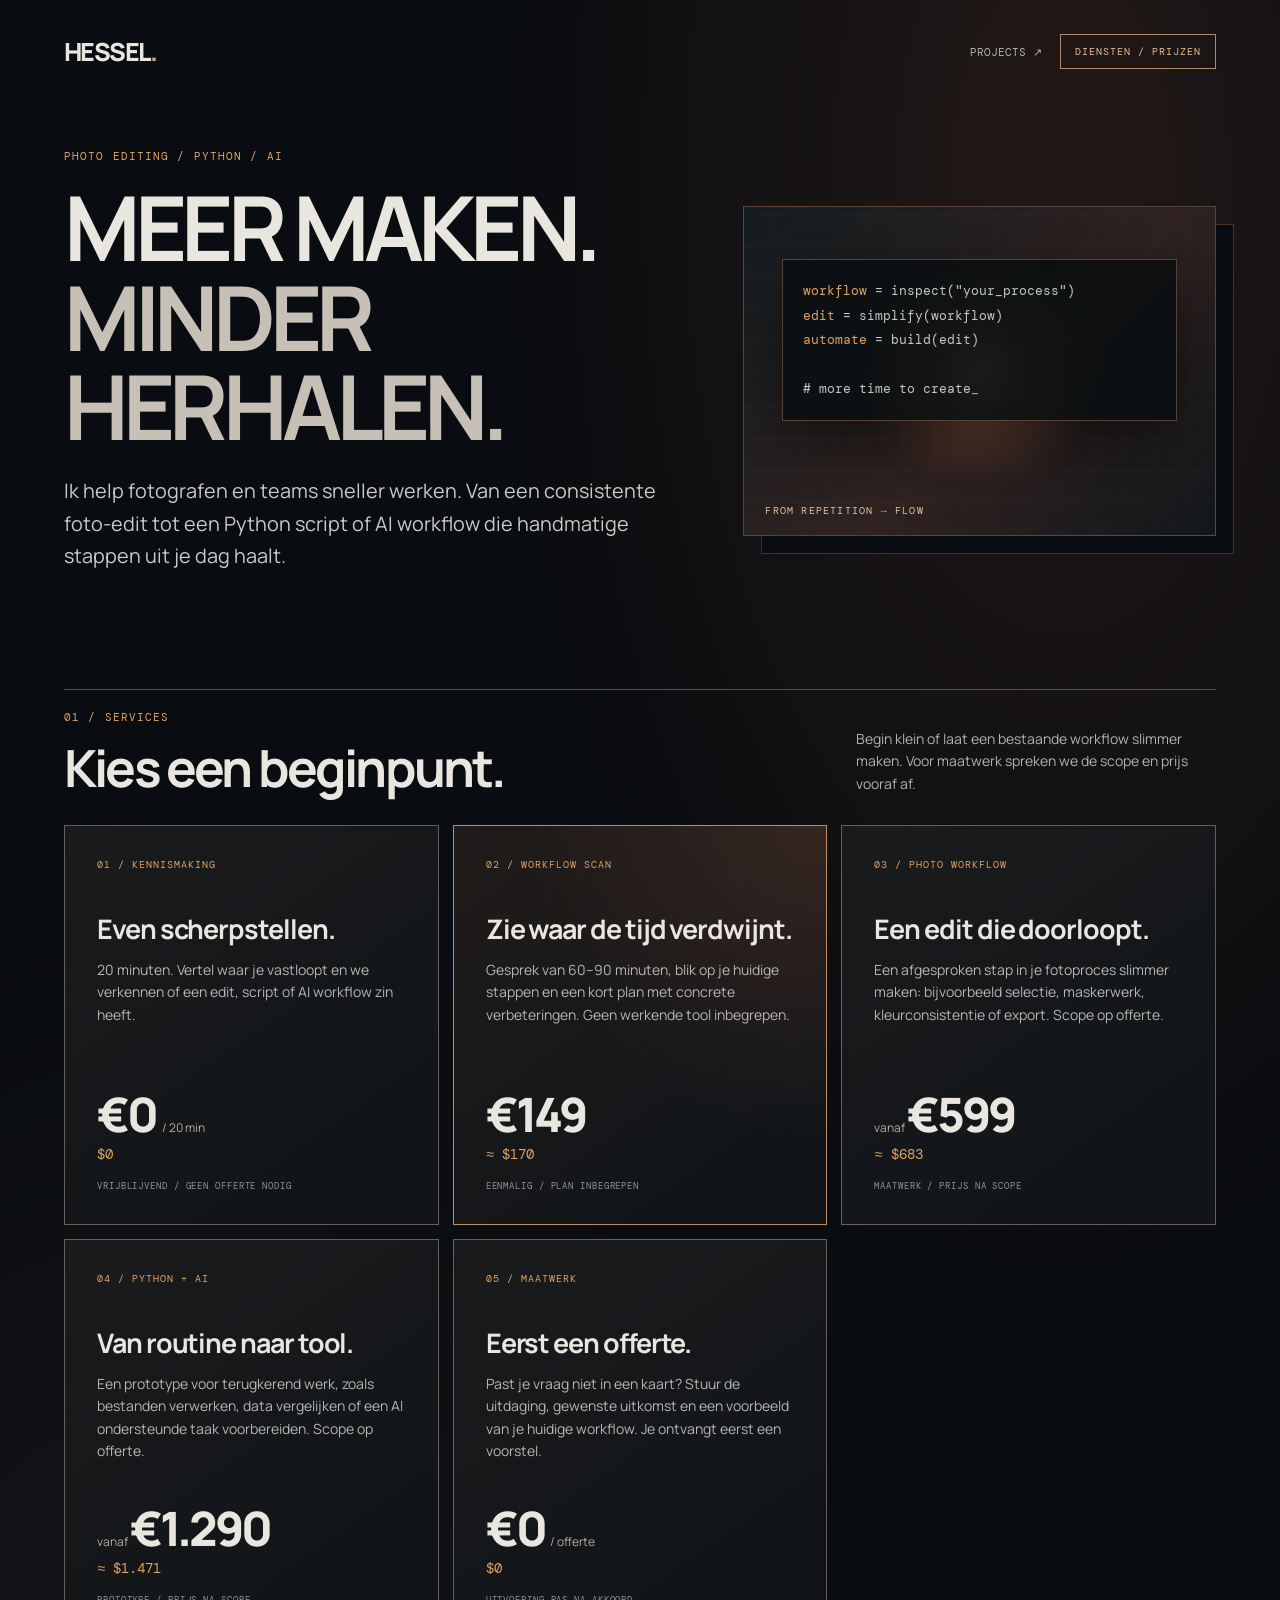
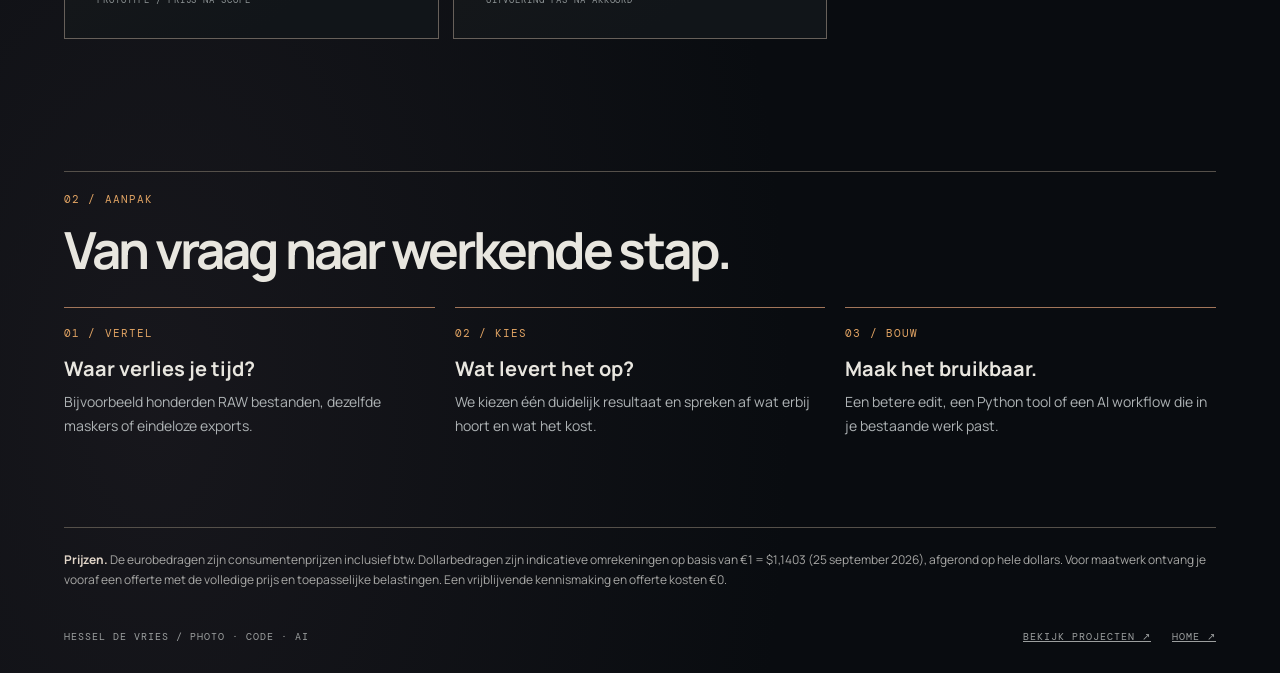
==== diensten/index.html @ 8d03e0a4 "Publish services and pricing page" ====
<!doctype html>
<html lang="nl">
<head>
  <meta charset="utf-8">
  <meta name="viewport" content="width=device-width, initial-scale=1">
  <meta name="description" content="Fotobewerking, Python automatisering en AI workflows door Hessel de Vries. Bekijk diensten, aanpak en prijzen in euro en indicatief in dollar.">
  <link rel="canonical" href="https://hesseldevries.com/diensten/">
  <meta name="theme-color" content="#090c10">
  <title>Diensten & prijzen | Fotobewerking, Python en AI | Hessel de Vries</title>
  <style>
    @font-face{font-family:Manrope;src:url('../assets/manrope.woff2') format('woff2');font-display:swap}
    @font-face{font-family:Mono;src:url('../assets/dmmono.woff2') format('woff2');font-display:swap}
    :root{color-scheme:dark;--bg:#090c10;--ink:#e8e6df;--muted:#aeb3b5;--line:#55504a;--accent:#e0a363}
    *{box-sizing:border-box}html{scroll-behavior:smooth}body{margin:0;background:var(--bg);color:var(--ink);font-family:Manrope,Arial,sans-serif;background-image:radial-gradient(ellipse at 83% 8%,#663c2a44,transparent 38%),radial-gradient(ellipse at 12% 88%,#342d3555,transparent 40%)}a{color:inherit}button{font:inherit}.wrap{max-width:1310px;margin:auto;padding:0 clamp(22px,5vw,75px)}.mono,.kicker,.eyebrow,.card-number,.pill,.price-note,.footer,.step-number{font-family:Mono,monospace;text-transform:uppercase;letter-spacing:.1em}.top{display:flex;justify-content:space-between;align-items:center;gap:16px;padding-top:34px}.brand{font-weight:800;font-size:25px;letter-spacing:-.065em;text-decoration:none}.brand span{color:var(--accent)}.pill{border:1px solid #b1886d;padding:10px 14px;font-size:10px;color:#ebbe91}.top-right{display:flex;align-items:center;gap:18px}.top-right a{font:11px Mono,monospace;text-decoration:none;color:var(--muted)}.top-right a:hover{color:var(--accent)}.hero{min-height:480px;display:grid;grid-template-columns:1.15fr .85fr;align-items:center;gap:40px;padding:80px 0 54px}.eyebrow,.kicker{font-size:11px;color:var(--accent)}h1{font-size:clamp(55px,7vw,103px);line-height:1;letter-spacing:-.065em;margin:19px 0 24px;max-width:950px}h1 em{font-style:normal;color:#c7c0b7}.lead{font-size:clamp(17px,1.55vw,21px);line-height:1.65;color:#cccac5;max-width:700px}.visual{position:relative;min-height:330px;border:1px solid #8b67518a;background:linear-gradient(135deg,#151d21,#302321 56%,#12171b);box-shadow:18px 18px 0 -1px #090c10,18px 18px 0 #a16b485c;overflow:hidden}.visual::before{content:"";position:absolute;inset:20%;border-radius:50%;background:radial-gradient(circle,#edb1769e,#b4664462 30%,transparent 67%);filter:blur(13px);animation:pulse 5s ease-in-out infinite alternate}.visual::after{content:"";position:absolute;inset:0;background:repeating-linear-gradient(0deg,transparent 0 31px,#ffffff0b 32px),repeating-linear-gradient(90deg,transparent 0 31px,#ffffff09 32px)}@keyframes pulse{to{transform:scale(1.35);opacity:.6}}.visual-code{position:absolute;z-index:1;top:16%;left:8%;right:8%;padding:19px 20px;border:1px solid #a3795c7a;background:#0a0e11df;box-shadow:0 20px 70px #0008;color:#c1c8c4;font:clamp(11px,1vw,14px)/1.9 Mono,monospace}.visual-code span{color:#e0a363}.visual-caption{position:absolute;z-index:1;bottom:18px;left:21px;font:10px Mono,monospace;letter-spacing:.12em;color:#e7c09d}.section{padding:42px 0 90px}.section-head{display:flex;justify-content:space-between;align-items:end;gap:25px;border-top:1px solid var(--line);padding-top:20px;margin-bottom:30px}.section h2{font-size:clamp(35px,4vw,60px);letter-spacing:-.055em;line-height:1.1;margin:15px 0 0}.section-sub{max-width:360px;line-height:1.6;color:var(--muted);font-size:14px;margin:0}.grid{display:grid;grid-template-columns:repeat(3,minmax(0,1fr));gap:14px}.card{border:1px solid #67605a;background:linear-gradient(145deg,#1b1b1c,#111519 80%);padding:clamp(23px,2.5vw,36px);min-height:400px;display:flex;flex-direction:column;transition:border-color .3s,transform .3s}.card:hover{border-color:var(--accent);transform:translateY(-4px)}.card.featured{border-color:#be8b63;background:radial-gradient(ellipse at 100% 0%,#6e412e55,transparent 56%),linear-gradient(145deg,#211c1a,#111519 82%)}.card-number{font-size:10px;color:var(--accent)}.card h3{font-size:clamp(22px,2.1vw,29px);letter-spacing:-.04em;line-height:1.15;margin:43px 0 14px}.card p{color:#b6b6b2;line-height:1.6;font-size:14px;margin:0}.price{font-size:clamp(36px,3.7vw,52px);font-weight:800;letter-spacing:-.065em;line-height:1.1;margin:auto 0 5px;padding-top:38px}.price small{font-size:12px;color:#baac9f;font-weight:400;letter-spacing:0}.usd{font:14px Mono,monospace;color:var(--accent)}.price-note{font-size:9px;color:#8e9496;margin-top:17px}.steps{display:grid;grid-template-columns:repeat(3,1fr);gap:20px}.step{border-top:1px solid #a2765a;padding-top:18px}.step-number{font-size:11px;color:var(--accent)}.step h3{margin:15px 0 8px;font-size:20px}.step p{margin:0;font-size:14px;line-height:1.65;color:var(--muted)}.fine{border-top:1px solid var(--line);padding:22px 0 40px;color:#a8a8a6;font-size:12px;line-height:1.7}.fine strong{color:#e2d6c9}.footer{display:flex;justify-content:space-between;gap:12px;font-size:10px;color:#9c9f9f;padding:0 0 30px}a:focus-visible{outline:2px solid #ffe0b2;outline-offset:4px}@media(max-width:900px){.hero{grid-template-columns:1fr;padding:70px 0 48px}.visual{min-height:265px}.grid{grid-template-columns:1fr 1fr}.card{min-height:350px}}@media(max-width:620px){.wrap{padding:0 20px}.top{padding-top:22px}.top-right a{display:none}.pill{font-size:9px;padding:8px}.hero{padding:63px 0 36px;gap:28px}h1{font-size:clamp(49px,11vw,67px)}.lead{font-size:16px}.visual{min-height:220px}.section{padding:34px 0 64px}.section-head{display:block}.section-sub{margin-top:15px}.grid,.steps{grid-template-columns:1fr}.card{min-height:305px}.card h3{margin-top:25px}.price{padding-top:24px}.steps{gap:27px}.footer{display:block}.footer span{display:block;margin-top:8px}}@media(prefers-reduced-motion:reduce){*,*::before,*::after{animation:none!important;scroll-behavior:auto!important;transition:none!important}}
  </style>
</head>
<body>
  <div class="wrap">
    <header class="top"><a class="brand" href="https://hesseldevries.com/">HESSEL<span>.</span></a><div class="top-right"><a href="https://hesseldevries.com/projects/">PROJECTS ↗</a><span class="pill">DIENSTEN / PRIJZEN</span></div></header>
    <section class="hero">
      <div><div class="eyebrow">PHOTO EDITING / PYTHON / AI</div><h1>MEER MAKEN.<br><em>MINDER HERHALEN.</em></h1><p class="lead">Ik help fotografen en teams sneller werken. Van een consistente foto-edit tot een Python script of AI workflow die handmatige stappen uit je dag haalt.</p></div>
      <div class="visual" aria-hidden="true"><div class="visual-code"><span>workflow</span> = inspect("your_process")<br><span>edit</span> = simplify(workflow)<br><span>automate</span> = build(edit)<br><br># more time to create<span>_</span></div><div class="visual-caption">FROM REPETITION → FLOW</div></div>
    </section>
    <section class="section" aria-labelledby="services"><div class="section-head"><div><div class="kicker">01 / SERVICES</div><h2 id="services">Kies een beginpunt.</h2></div><p class="section-sub">Begin klein of laat een bestaande workflow slimmer maken. Voor maatwerk spreken we de scope en prijs vooraf af.</p></div>
      <div class="grid">
        <article class="card"><div class="card-number">01 / KENNISMAKING</div><h3>Even scherpstellen.</h3><p>20 minuten. Vertel waar je vastloopt en we verkennen of een edit, script of AI workflow zin heeft.</p><div class="price">€0 <small>/ 20 min</small></div><div class="usd">$0</div><div class="price-note">VRIJBLIJVEND / GEEN OFFERTE NODIG</div></article>
        <article class="card featured"><div class="card-number">02 / WORKFLOW SCAN</div><h3>Zie waar de tijd verdwijnt.</h3><p>Gesprek van 60–90 minuten, blik op je huidige stappen en een kort plan met concrete verbeteringen. Geen werkende tool inbegrepen.</p><div class="price">€149</div><div class="usd">≈ $170</div><div class="price-note">EENMALIG / PLAN INBEGREPEN</div></article>
        <article class="card"><div class="card-number">03 / PHOTO WORKFLOW</div><h3>Een edit die doorloopt.</h3><p>Een afgesproken stap in je fotoproces slimmer maken: bijvoorbeeld selectie, maskerwerk, kleurconsistentie of export. Scope op offerte.</p><div class="price"><small>vanaf </small>€599</div><div class="usd">≈ $683</div><div class="price-note">MAATWERK / PRIJS NA SCOPE</div></article>
        <article class="card"><div class="card-number">04 / PYTHON + AI</div><h3>Van routine naar tool.</h3><p>Een prototype voor terugkerend werk, zoals bestanden verwerken, data vergelijken of een AI ondersteunde taak voorbereiden. Scope op offerte.</p><div class="price"><small>vanaf </small>€1.290</div><div class="usd">≈ $1.471</div><div class="price-note">PROTOTYPE / PRIJS NA SCOPE</div></article>
        <article class="card"><div class="card-number">05 / MAATWERK</div><h3>Eerst een offerte.</h3><p>Past je vraag niet in een kaart? Stuur de uitdaging, gewenste uitkomst en een voorbeeld van je huidige workflow. Je ontvangt eerst een voorstel.</p><div class="price">€0 <small>/ offerte</small></div><div class="usd">$0</div><div class="price-note">UITVOERING PAS NA AKKOORD</div></article>
      </div>
    </section>
    <section class="section" aria-labelledby="approach"><div class="section-head"><div><div class="kicker">02 / AANPAK</div><h2 id="approach">Van vraag naar werkende stap.</h2></div></div><div class="steps"><div class="step"><div class="step-number">01 / VERTEL</div><h3>Waar verlies je tijd?</h3><p>Bijvoorbeeld honderden RAW bestanden, dezelfde maskers of eindeloze exports.</p></div><div class="step"><div class="step-number">02 / KIES</div><h3>Wat levert het op?</h3><p>We kiezen één duidelijk resultaat en spreken af wat erbij hoort en wat het kost.</p></div><div class="step"><div class="step-number">03 / BOUW</div><h3>Maak het bruikbaar.</h3><p>Een betere edit, een Python tool of een AI workflow die in je bestaande werk past.</p></div></div></section>
    <div class="fine"><strong>Prijzen.</strong> De eurobedragen zijn consumentenprijzen inclusief btw. Dollarbedragen zijn indicatieve omrekeningen op basis van €1 = $1,1403 (25 september 2026), afgerond op hele dollars. Voor maatwerk ontvang je vooraf een offerte met de volledige prijs en toepasselijke belastingen. Een vrijblijvende kennismaking en offerte kosten €0.</div>
    <footer class="footer"><span>HESSEL DE VRIES / PHOTO · CODE · AI</span><span><a href="/projects/">BEKIJK PROJECTEN ↗</a> &nbsp; <a href="/">HOME ↗</a></span></footer>
  </div>
</body>
</html>
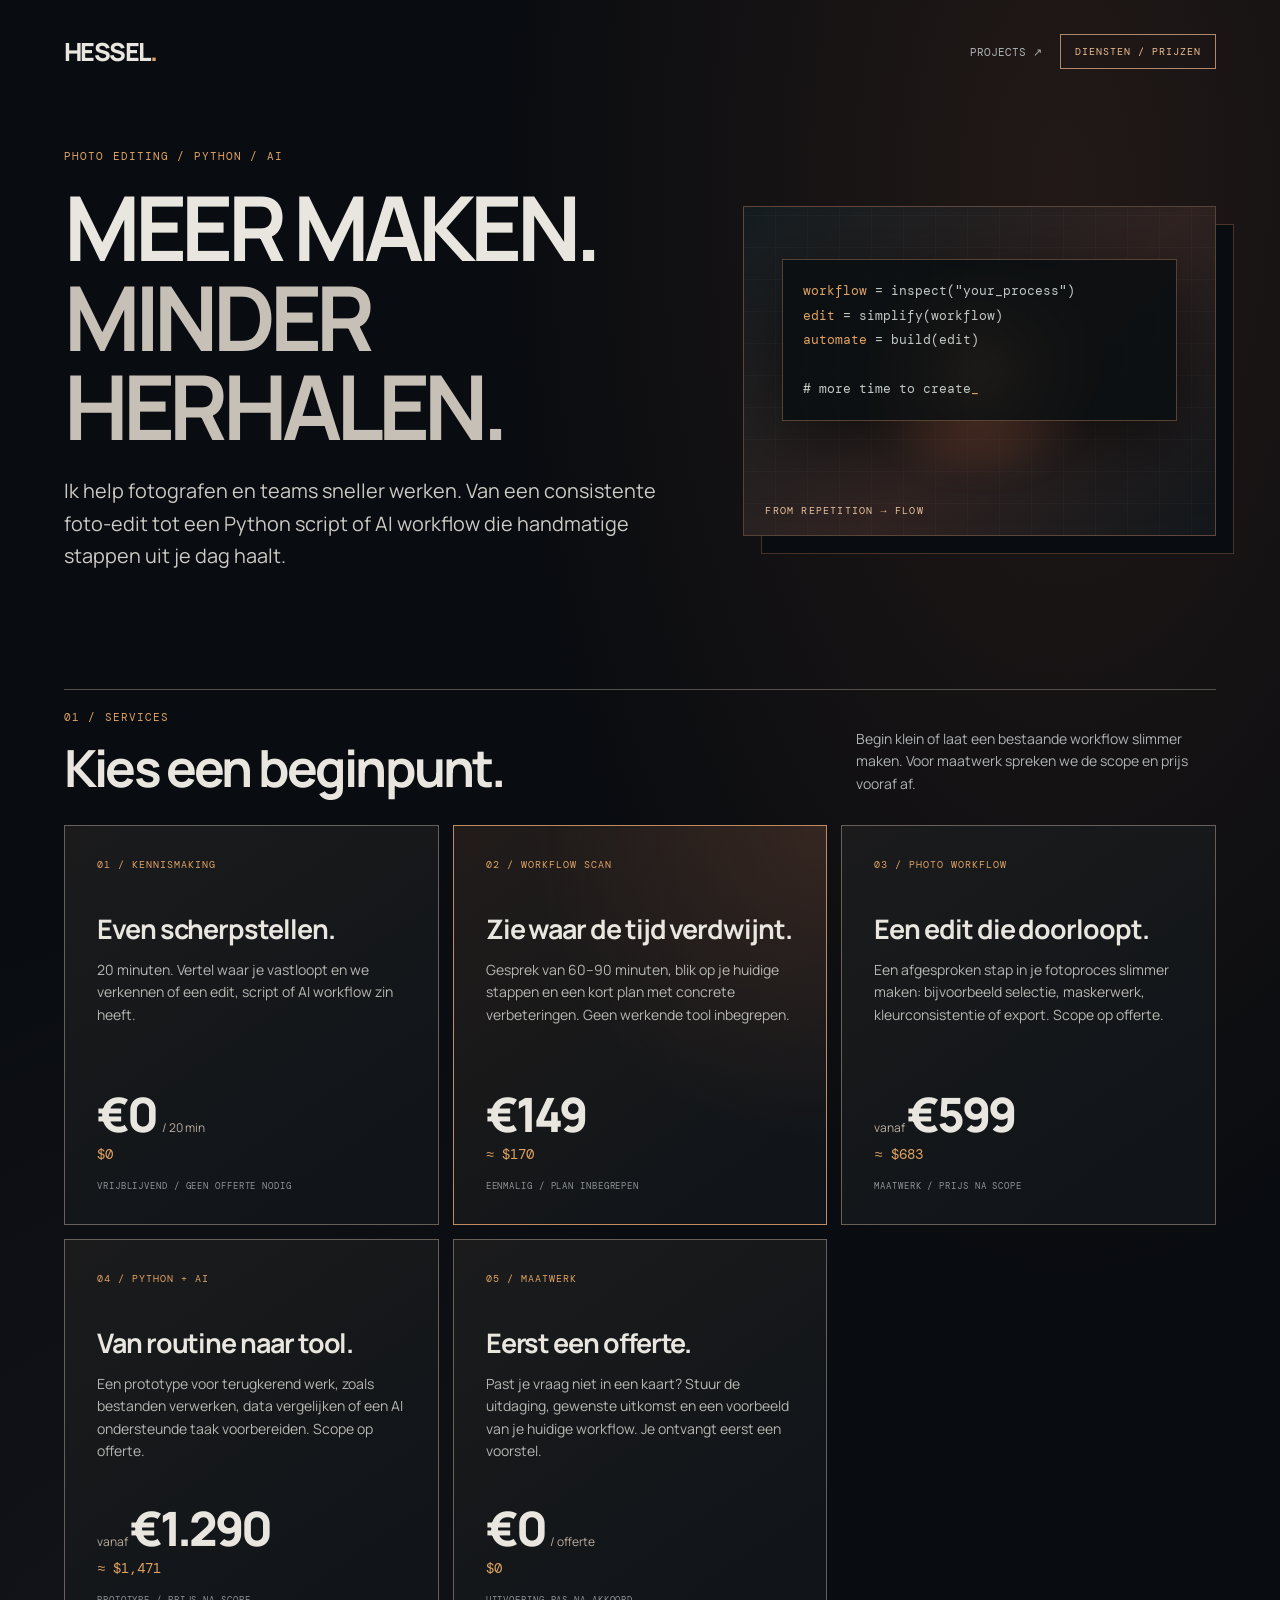
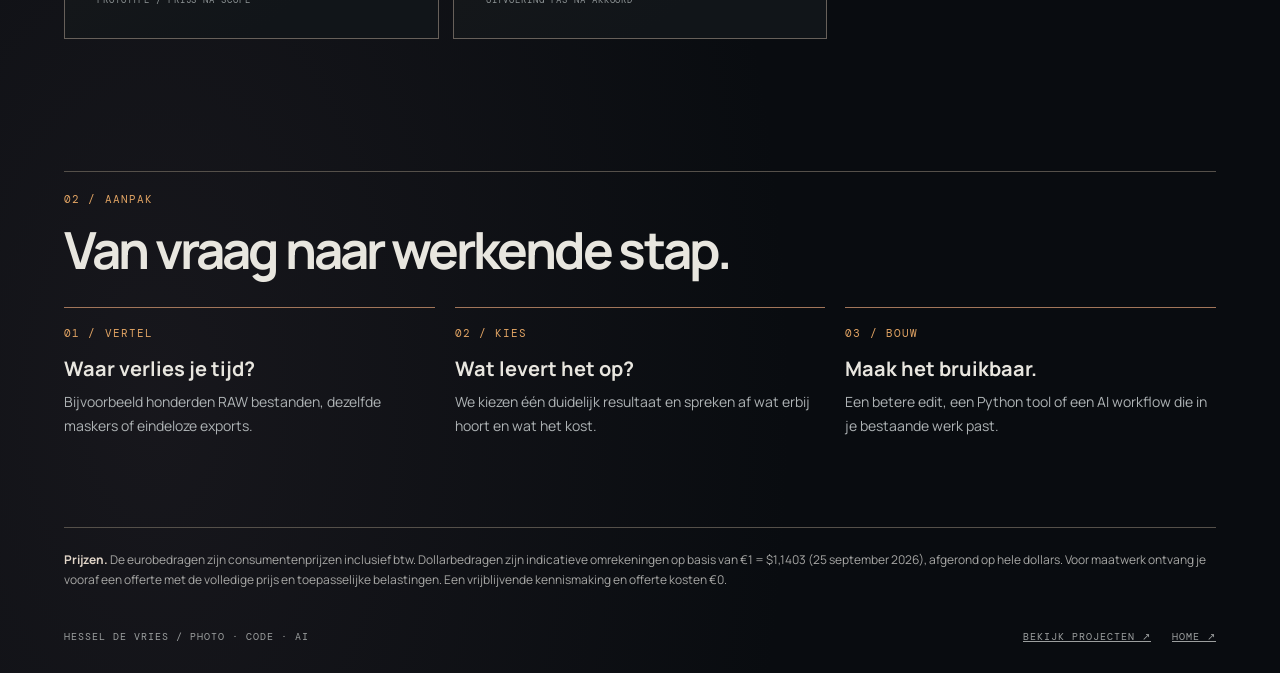
==== commit 9482c5cf: "Format dollar amount for international readers" ====
--- a/diensten/index.html
+++ b/diensten/index.html
@@ -26,7 +26,7 @@
         <article class="card"><div class="card-number">01 / KENNISMAKING</div><h3>Even scherpstellen.</h3><p>20 minuten. Vertel waar je vastloopt en we verkennen of een edit, script of AI workflow zin heeft.</p><div class="price">€0 <small>/ 20 min</small></div><div class="usd">$0</div><div class="price-note">VRIJBLIJVEND / GEEN OFFERTE NODIG</div></article>
         <article class="card featured"><div class="card-number">02 / WORKFLOW SCAN</div><h3>Zie waar de tijd verdwijnt.</h3><p>Gesprek van 60–90 minuten, blik op je huidige stappen en een kort plan met concrete verbeteringen. Geen werkende tool inbegrepen.</p><div class="price">€149</div><div class="usd">≈ $170</div><div class="price-note">EENMALIG / PLAN INBEGREPEN</div></article>
         <article class="card"><div class="card-number">03 / PHOTO WORKFLOW</div><h3>Een edit die doorloopt.</h3><p>Een afgesproken stap in je fotoproces slimmer maken: bijvoorbeeld selectie, maskerwerk, kleurconsistentie of export. Scope op offerte.</p><div class="price"><small>vanaf </small>€599</div><div class="usd">≈ $683</div><div class="price-note">MAATWERK / PRIJS NA SCOPE</div></article>
-        <article class="card"><div class="card-number">04 / PYTHON + AI</div><h3>Van routine naar tool.</h3><p>Een prototype voor terugkerend werk, zoals bestanden verwerken, data vergelijken of een AI ondersteunde taak voorbereiden. Scope op offerte.</p><div class="price"><small>vanaf </small>€1.290</div><div class="usd">≈ $1.471</div><div class="price-note">PROTOTYPE / PRIJS NA SCOPE</div></article>
+        <article class="card"><div class="card-number">04 / PYTHON + AI</div><h3>Van routine naar tool.</h3><p>Een prototype voor terugkerend werk, zoals bestanden verwerken, data vergelijken of een AI ondersteunde taak voorbereiden. Scope op offerte.</p><div class="price"><small>vanaf </small>€1.290</div><div class="usd">≈ $1,471</div><div class="price-note">PROTOTYPE / PRIJS NA SCOPE</div></article>
         <article class="card"><div class="card-number">05 / MAATWERK</div><h3>Eerst een offerte.</h3><p>Past je vraag niet in een kaart? Stuur de uitdaging, gewenste uitkomst en een voorbeeld van je huidige workflow. Je ontvangt eerst een voorstel.</p><div class="price">€0 <small>/ offerte</small></div><div class="usd">$0</div><div class="price-note">UITVOERING PAS NA AKKOORD</div></article>
       </div>
     </section>
